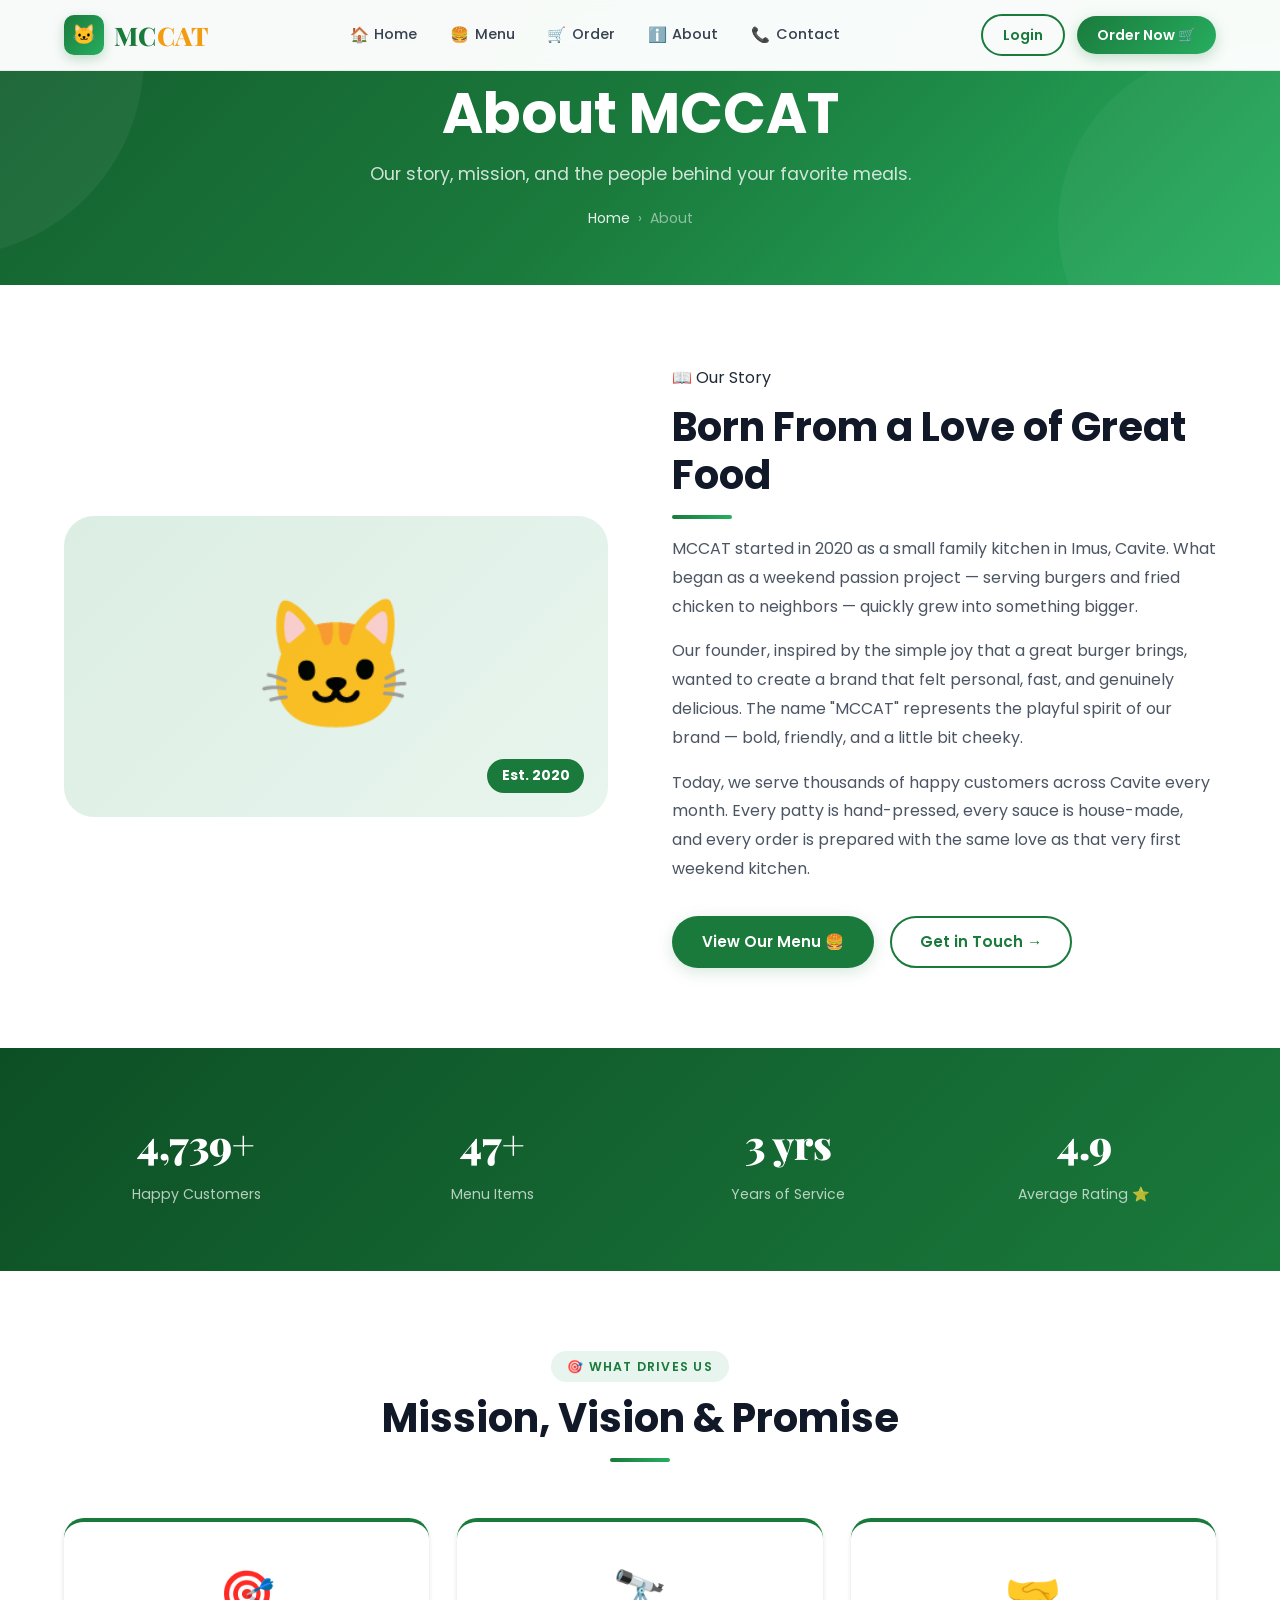
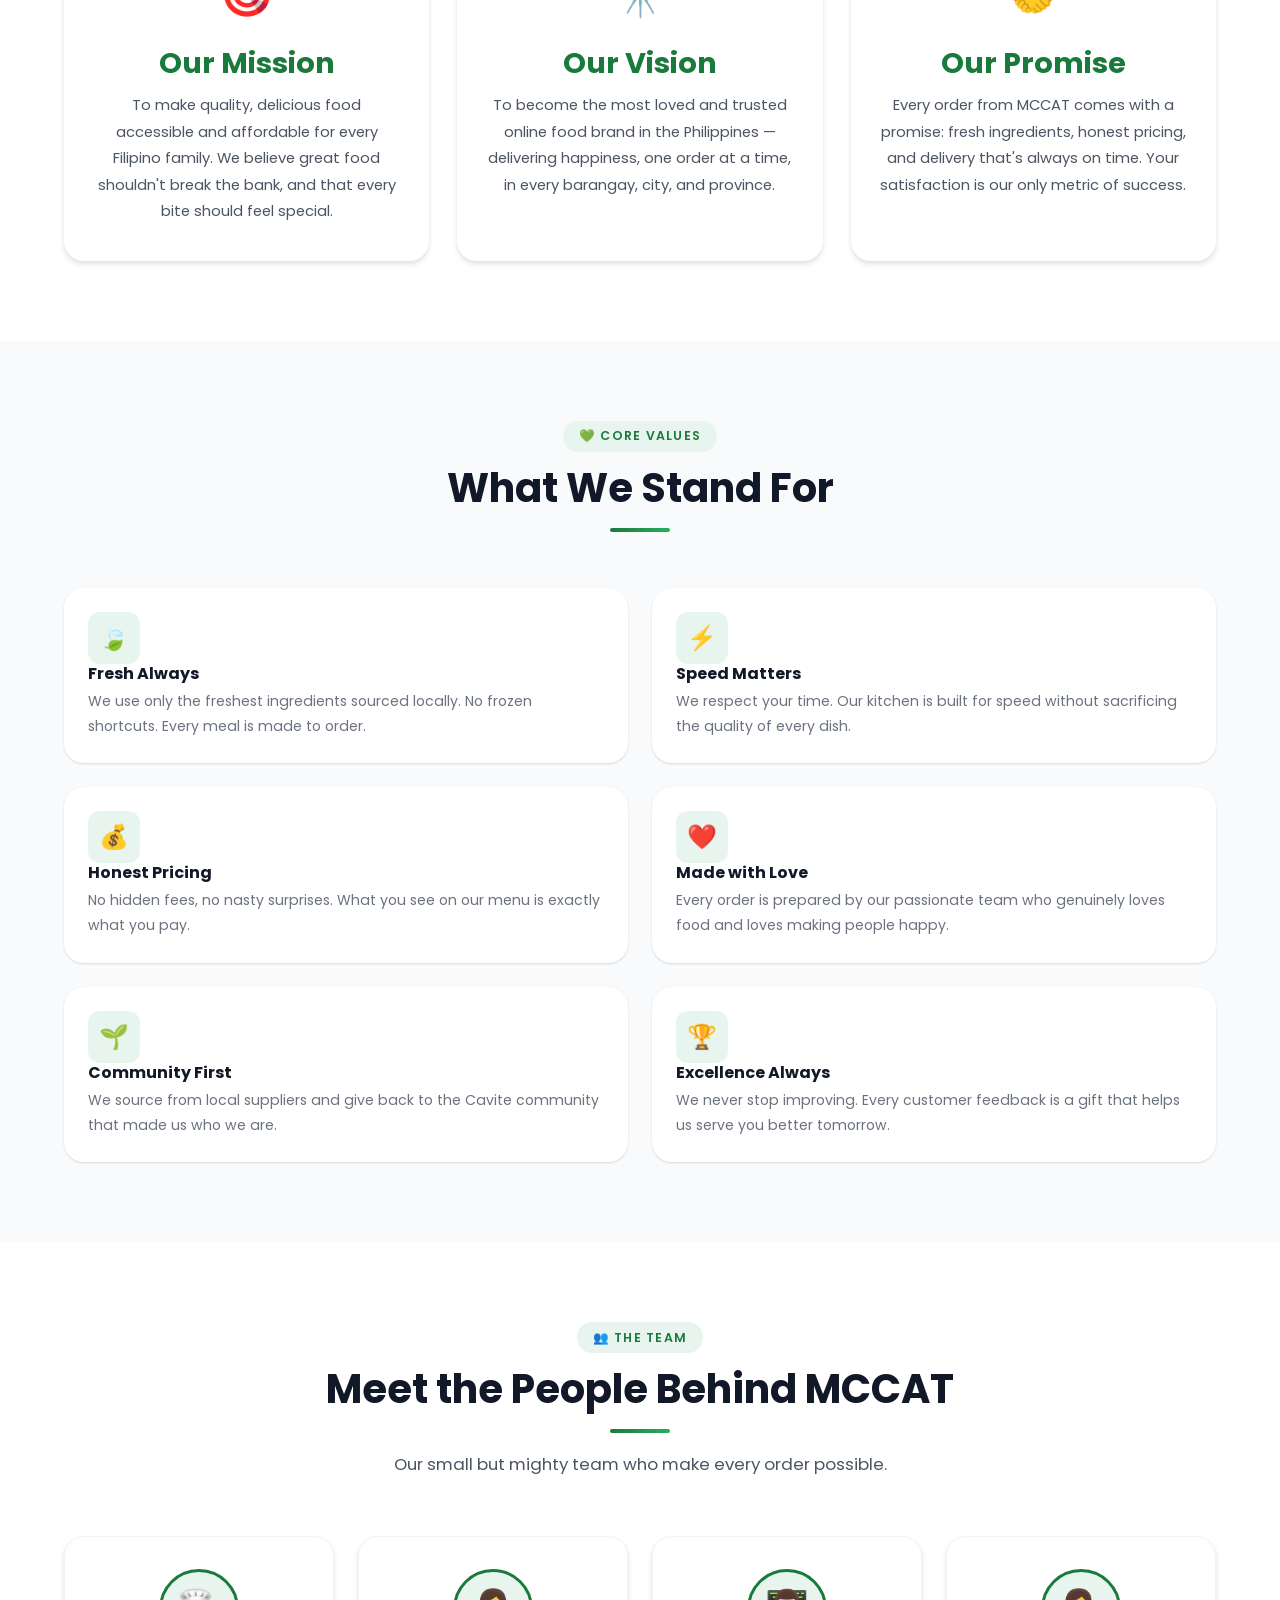
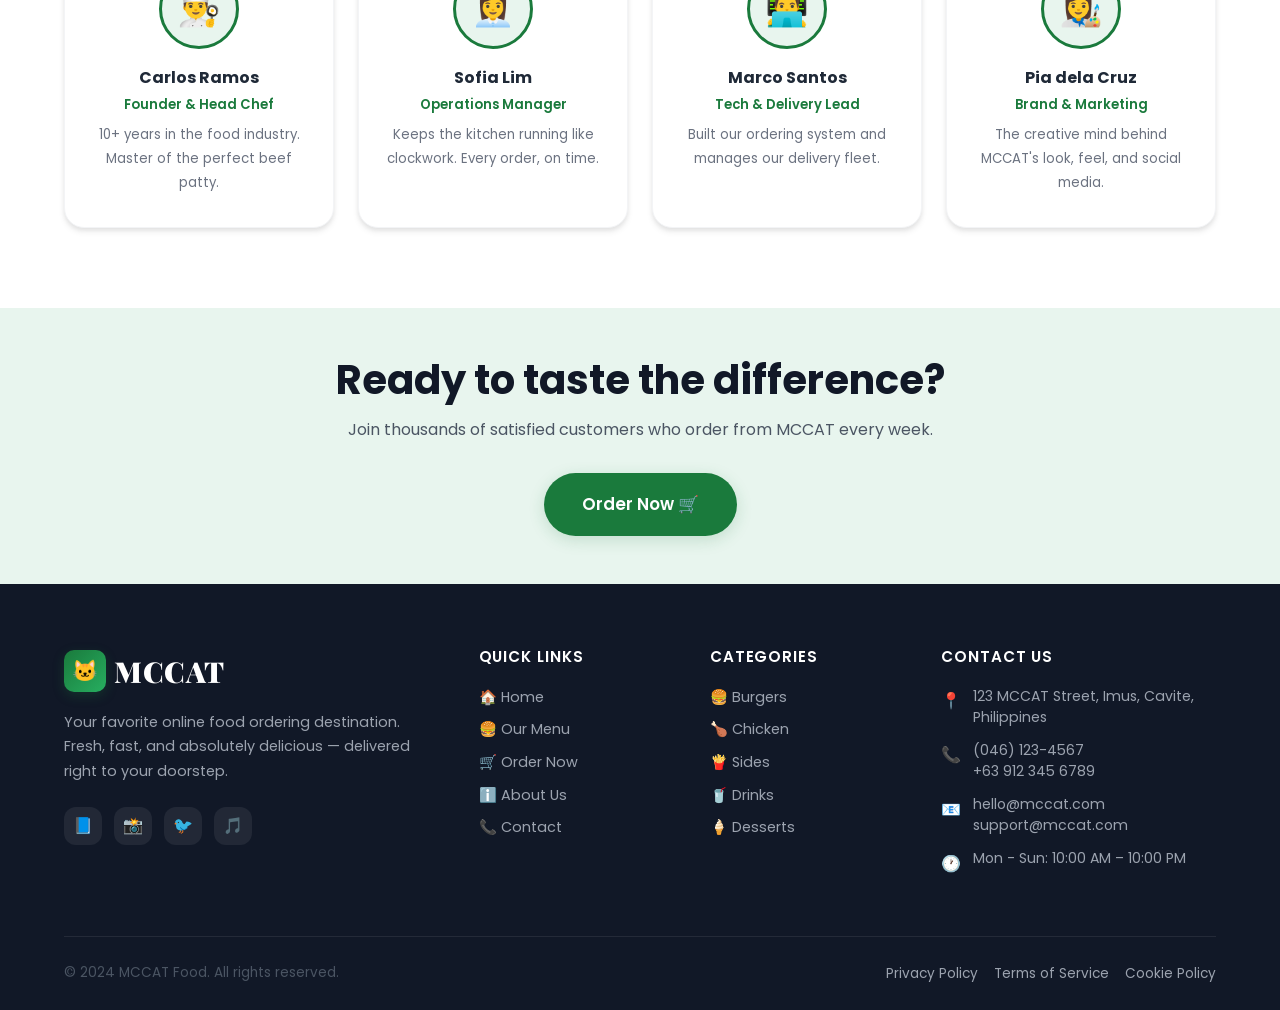
==== about.html @ e12c821e "First upload: Front-end files" ====
<!DOCTYPE html>
<html lang="en">
<head>
  <meta charset="UTF-8" />
  <meta name="viewport" content="width=device-width, initial-scale=1.0" />
  <title>About Us — MCCAT</title>
  <link rel="stylesheet" href="css/style.css" />
  <link rel="stylesheet" href="css/navbar.css" />
  <link rel="stylesheet" href="css/animations.css" />

  <style>
    /* ── ABOUT PAGE ───────────────────────────────────── */
    .story-grid {
      display: grid;
      grid-template-columns: 1fr 1fr;
      gap: 4rem;
      align-items: center;
    }
    .story-visual {
      background: var(--primary-pale);
      border-radius: var(--radius-xl);
      padding: 3rem;
      text-align: center;
      font-size: 8rem;
      position: relative;
      overflow: hidden;
    }
    .story-visual::before {
      content: '';
      position: absolute;
      inset: 0;
      background: linear-gradient(135deg, rgba(26,122,60,0.06), transparent);
    }
    .story-visual .year-badge {
      position: absolute;
      bottom: 1.5rem;
      right: 1.5rem;
      background: var(--primary);
      color: #fff;
      font-size: 0.85rem;
      font-weight: 700;
      padding: 0.4rem 0.9rem;
      border-radius: var(--radius-full);
    }

    /* MVV Cards */
    .mvv-grid {
      display: grid;
      grid-template-columns: repeat(3, 1fr);
      gap: 1.75rem;
    }
    .mvv-card {
      background: var(--white);
      border-radius: var(--radius-lg);
      padding: 2.25rem 1.75rem;
      box-shadow: var(--shadow-md);
      border-top: 4px solid var(--primary);
      transition: var(--transition);
      text-align: center;
    }
    .mvv-card:hover { transform: translateY(-5px); box-shadow: var(--shadow-lg); }
    .mvv-icon {
      font-size: 2.8rem;
      margin-bottom: 1rem;
      display: block;
    }
    .mvv-card h3 { color: var(--primary); margin-bottom: 0.75rem; }
    .mvv-card p  { font-size: 0.92rem; line-height: 1.8; }

    /* Values */
    .values-section { background: var(--gray-50,#f9fafb); }
    .values-grid {
      display: grid;
      grid-template-columns: repeat(2, 1fr);
      gap: 1.5rem;
    }
    .value-item {
      display: flex;
      gap: 1.25rem;
      align-items: flex-start;
      padding: 1.5rem;
      background: var(--white);
      border-radius: var(--radius-lg);
      box-shadow: var(--shadow-sm);
      transition: var(--transition);
    }
    .value-item:hover { transform: translateX(5px); box-shadow: var(--shadow-md); }
    .value-icon {
      width: 52px;
      height: 52px;
      border-radius: var(--radius-md);
      background: var(--primary-pale);
      display: flex;
      align-items: center;
      justify-content: center;
      font-size: 1.5rem;
      flex-shrink: 0;
    }
    .value-item h4 { margin-bottom: 0.35rem; font-size: 1rem; }
    .value-item p  { font-size: 0.88rem; color: var(--gray-500); margin: 0; }

    /* Team */
    .team-grid {
      display: grid;
      grid-template-columns: repeat(4, 1fr);
      gap: 1.5rem;
    }
    .team-card {
      background: var(--white);
      border-radius: var(--radius-lg);
      padding: 2rem 1.25rem;
      text-align: center;
      box-shadow: var(--shadow-md);
      transition: var(--transition);
      border: 1px solid var(--gray-100);
    }
    .team-card:hover { transform: translateY(-6px); box-shadow: var(--shadow-lg); }
    .team-avatar {
      width: 80px;
      height: 80px;
      border-radius: 50%;
      background: var(--primary-pale);
      border: 3px solid var(--primary);
      display: flex;
      align-items: center;
      justify-content: center;
      font-size: 2.2rem;
      margin: 0 auto 1rem;
    }
    .team-name { font-weight: 700; font-size: 1rem; margin-bottom: 0.25rem; }
    .team-role { font-size: 0.82rem; color: var(--primary); font-weight: 600; margin-bottom: 0.5rem; }
    .team-desc { font-size: 0.83rem; color: var(--gray-500); }

    /* Stats */
    .stats-section {
      background: linear-gradient(135deg, #0d4f25, var(--primary));
      padding: 4rem 0;
    }
    .stats-grid {
      display: grid;
      grid-template-columns: repeat(4, 1fr);
      gap: 2rem;
      text-align: center;
    }
    .stat-value {
      font-size: 2.5rem;
      font-weight: 900;
      color: #fff;
      display: block;
      font-family: var(--font-display);
    }
    .stat-label {
      color: rgba(255,255,255,0.7);
      font-size: 0.88rem;
      margin-top: 0.35rem;
    }

    @media (max-width: 900px) {
      .story-grid { grid-template-columns: 1fr; }
      .mvv-grid    { grid-template-columns: 1fr; }
      .team-grid   { grid-template-columns: repeat(2,1fr); }
      .stats-grid  { grid-template-columns: repeat(2,1fr); }
    }
    @media (max-width: 600px) {
      .values-grid { grid-template-columns: 1fr; }
      .team-grid   { grid-template-columns: 1fr; }
      .stats-grid  { grid-template-columns: repeat(2,1fr); }
    }
  </style>
</head>
<body>

  <div id="navbarPlaceholder"></div>

  <!-- Hero -->
  <div class="page-hero">
    <div class="container">
      <h1 class="animate-fadeInDown">About MCCAT</h1>
      <p class="animate-fadeInUp delay-100">Our story, mission, and the people behind your favorite meals.</p>
      <div class="breadcrumb">
        <a href="index.html">Home</a> <span>›</span> <span>About</span>
      </div>
    </div>
  </div>

  <!-- ╔══════════════════════════════════════════════════════╗
       ║  OUR STORY                                           ║
       ╚══════════════════════════════════════════════════════╝ -->
  <section class="section">
    <div class="container">
      <div class="story-grid">

        <div class="story-visual reveal-left animate-float">
          🐱
          <div class="year-badge">Est. 2020</div>
        </div>

        <div class="reveal-right">
          <span class="tag">📖 Our Story</span>
          <h2 style="margin-top:0.75rem;">Born From a Love of Great Food</h2>
          <div class="divider" style="margin:1rem 0;"></div>
          <p>
            MCCAT started in 2020 as a small family kitchen in Imus, Cavite. What began as a weekend 
            passion project — serving burgers and fried chicken to neighbors — quickly grew into 
            something bigger. 
          </p>
          <p style="margin-top:1rem;">
            Our founder, inspired by the simple joy that a great burger brings, wanted to create 
            a brand that felt personal, fast, and genuinely delicious. The name "MCCAT" 
            represents the playful spirit of our brand — bold, friendly, and a little bit cheeky.
          </p>
          <p style="margin-top:1rem;">
            Today, we serve thousands of happy customers across Cavite every month. Every patty 
            is hand-pressed, every sauce is house-made, and every order is prepared with the same 
            love as that very first weekend kitchen.
          </p>
          <div style="display:flex;gap:1rem;margin-top:2rem;flex-wrap:wrap;">
            <a href="menu.html" class="btn btn-primary">View Our Menu 🍔</a>
            <a href="contact.html" class="btn btn-secondary">Get in Touch →</a>
          </div>
        </div>

      </div>
    </div>
  </section>

  <!-- ╔══════════════════════════════════════════════════════╗
       ║  STATS                                               ║
       ╚══════════════════════════════════════════════════════╝ -->
  <section class="stats-section">
    <div class="container">
      <div class="stats-grid stagger">
        <div class="reveal">
          <span class="stat-value counter" data-target="5000" data-suffix="+">0</span>
          <p class="stat-label">Happy Customers</p>
        </div>
        <div class="reveal delay-100">
          <span class="stat-value counter" data-target="50" data-suffix="+">0</span>
          <p class="stat-label">Menu Items</p>
        </div>
        <div class="reveal delay-200">
          <span class="stat-value counter" data-target="4" data-suffix=" yrs">0</span>
          <p class="stat-label">Years of Service</p>
        </div>
        <div class="reveal delay-300">
          <span class="stat-value">4.9</span>
          <p class="stat-label">Average Rating ⭐</p>
        </div>
      </div>
    </div>
  </section>

  <!-- ╔══════════════════════════════════════════════════════╗
       ║  MISSION · VISION · VALUES                           ║
       ╚══════════════════════════════════════════════════════╝ -->
  <section class="section">
    <div class="container">
      <div class="section-header reveal">
        <span class="tag">🎯 What Drives Us</span>
        <h2>Mission, Vision & Promise</h2>
        <div class="divider"></div>
      </div>

      <div class="mvv-grid stagger">
        <div class="mvv-card reveal">
          <span class="mvv-icon">🎯</span>
          <h3>Our Mission</h3>
          <p>
            To make quality, delicious food accessible and affordable for every Filipino family. 
            We believe great food shouldn't break the bank, and that every bite should feel special.
          </p>
        </div>
        <div class="mvv-card reveal delay-100">
          <span class="mvv-icon">🔭</span>
          <h3>Our Vision</h3>
          <p>
            To become the most loved and trusted online food brand in the Philippines — 
            delivering happiness, one order at a time, in every barangay, city, and province.
          </p>
        </div>
        <div class="mvv-card reveal delay-200">
          <span class="mvv-icon">🤝</span>
          <h3>Our Promise</h3>
          <p>
            Every order from MCCAT comes with a promise: fresh ingredients, honest pricing, 
            and delivery that's always on time. Your satisfaction is our only metric of success.
          </p>
        </div>
      </div>
    </div>
  </section>

  <!-- ╔══════════════════════════════════════════════════════╗
       ║  CORE VALUES                                         ║
       ╚══════════════════════════════════════════════════════╝ -->
  <section class="section values-section">
    <div class="container">
      <div class="section-header reveal">
        <span class="tag">💚 Core Values</span>
        <h2>What We Stand For</h2>
        <div class="divider"></div>
      </div>

      <div class="values-grid stagger">
        <div class="value-item reveal">
          <div class="value-icon">🍃</div>
          <div>
            <h4>Fresh Always</h4>
            <p>We use only the freshest ingredients sourced locally. No frozen shortcuts. Every meal is made to order.</p>
          </div>
        </div>
        <div class="value-item reveal delay-100">
          <div class="value-icon">⚡</div>
          <div>
            <h4>Speed Matters</h4>
            <p>We respect your time. Our kitchen is built for speed without sacrificing the quality of every dish.</p>
          </div>
        </div>
        <div class="value-item reveal delay-200">
          <div class="value-icon">💰</div>
          <div>
            <h4>Honest Pricing</h4>
            <p>No hidden fees, no nasty surprises. What you see on our menu is exactly what you pay.</p>
          </div>
        </div>
        <div class="value-item reveal delay-300">
          <div class="value-icon">❤️</div>
          <div>
            <h4>Made with Love</h4>
            <p>Every order is prepared by our passionate team who genuinely loves food and loves making people happy.</p>
          </div>
        </div>
        <div class="value-item reveal delay-400">
          <div class="value-icon">🌱</div>
          <div>
            <h4>Community First</h4>
            <p>We source from local suppliers and give back to the Cavite community that made us who we are.</p>
          </div>
        </div>
        <div class="value-item reveal delay-500">
          <div class="value-icon">🏆</div>
          <div>
            <h4>Excellence Always</h4>
            <p>We never stop improving. Every customer feedback is a gift that helps us serve you better tomorrow.</p>
          </div>
        </div>
      </div>
    </div>
  </section>

  <!-- ╔══════════════════════════════════════════════════════╗
       ║  TEAM                                                ║
       ╚══════════════════════════════════════════════════════╝ -->
  <section class="section">
    <div class="container">
      <div class="section-header reveal">
        <span class="tag">👥 The Team</span>
        <h2>Meet the People Behind MCCAT</h2>
        <div class="divider"></div>
        <p>Our small but mighty team who make every order possible.</p>
      </div>

      <div class="team-grid stagger">
        <div class="team-card reveal">
          <div class="team-avatar">👨‍🍳</div>
          <div class="team-name">Carlos Ramos</div>
          <div class="team-role">Founder & Head Chef</div>
          <p class="team-desc">10+ years in the food industry. Master of the perfect beef patty.</p>
        </div>
        <div class="team-card reveal delay-100">
          <div class="team-avatar">👩‍💼</div>
          <div class="team-name">Sofia Lim</div>
          <div class="team-role">Operations Manager</div>
          <p class="team-desc">Keeps the kitchen running like clockwork. Every order, on time.</p>
        </div>
        <div class="team-card reveal delay-200">
          <div class="team-avatar">👨‍💻</div>
          <div class="team-name">Marco Santos</div>
          <div class="team-role">Tech & Delivery Lead</div>
          <p class="team-desc">Built our ordering system and manages our delivery fleet.</p>
        </div>
        <div class="team-card reveal delay-300">
          <div class="team-avatar">👩‍🎨</div>
          <div class="team-name">Pia dela Cruz</div>
          <div class="team-role">Brand & Marketing</div>
          <p class="team-desc">The creative mind behind MCCAT's look, feel, and social media.</p>
        </div>
      </div>
    </div>
  </section>

  <!-- ╔══════════════════════════════════════════════════════╗
       ║  CTA STRIP                                           ║
       ╚══════════════════════════════════════════════════════╝ -->
  <section class="section-sm" style="background:var(--primary-pale);">
    <div class="container text-center reveal">
      <h2 style="margin-bottom:0.75rem;">Ready to taste the difference?</h2>
      <p style="margin-bottom:1.75rem;">Join thousands of satisfied customers who order from MCCAT every week.</p>
      <a href="order.html" class="btn btn-primary btn-lg hover-shine">Order Now 🛒</a>
    </div>
  </section>

  <div id="footerPlaceholder"></div>
  <button id="backToTop" aria-label="Back to top">↑</button>
  <div class="toast-container"></div>

  <script src="js/validation.js"></script>
  <script src="js/navbar.js"></script>
  <script src="js/animations.js"></script>
  <script>
    async function loadComponent(id, file) {
      try { document.getElementById(id).innerHTML = await (await fetch(file)).text(); } catch(e) {}
    }
    loadComponent('navbarPlaceholder', 'components/navbar.html');
    loadComponent('footerPlaceholder', 'components/footer.html');
  </script>
</body>
</html>
---- css/style.css ----
/* ============================================================
   MCCAT - Main Stylesheet (style.css) — Simplified
   Primary: Green (#1a7a3c), Secondary: White (#ffffff)
   Ready for PHP + SQL backend integration
   ============================================================ */

/* --- Google Fonts Import --- */
@import url('https://fonts.googleapis.com/css2?family=Poppins:wght@300;400;500;600;700;800;900&family=Playfair+Display:wght@700;800&display=swap');

/* --- CSS Variables --- */
:root {
  --primary:        #1a7a3c;
  --primary-dark:   #145e2e;
  --primary-light:  #27ae60;
  --primary-pale:   #e8f5ee;
  --accent:         #f39c12;
  --accent-dark:    #d68910;
  --white:          #ffffff;
  --off-white:      #f9fafb;
  --gray-100:       #f3f4f6;
  --gray-200:       #e5e7eb;
  --gray-300:       #d1d5db;
  --gray-400:       #9ca3af;
  --gray-500:       #6b7280;
  --gray-600:       #4b5563;
  --gray-700:       #374151;
  --gray-800:       #1f2937;
  --gray-900:       #111827;
  --danger:         #e74c3c;
  --success:        #27ae60;
  --warning:        #f39c12;
  --shadow-sm:      0 1px 3px rgba(0,0,0,0.08), 0 1px 2px rgba(0,0,0,0.06);
  --shadow-md:      0 4px 6px rgba(0,0,0,0.07), 0 2px 4px rgba(0,0,0,0.06);
  --shadow-lg:      0 10px 25px rgba(0,0,0,0.1), 0 4px 10px rgba(0,0,0,0.05);
  --shadow-xl:      0 20px 60px rgba(0,0,0,0.15);
  --shadow-green:   0 4px 16px rgba(26,122,60,0.18);
  --radius-sm:      6px;
  --radius-md:      12px;
  --radius-lg:      20px;
  --radius-xl:      30px;
  --radius-full:    9999px;
  --transition:     all 0.2s ease;
  --font-main:      'Poppins', sans-serif;
  --font-display:   'Playfair Display', serif;
}

/* --- Reset & Base --- */
*, *::before, *::after {
  margin: 0;
  padding: 0;
  box-sizing: border-box;
}

html {
  scroll-behavior: smooth;
  font-size: 16px;
}

body {
  font-family: var(--font-main);
  color: var(--gray-800);
  background-color: var(--white);
  line-height: 1.6;
  overflow-x: hidden;
}

img { max-width: 100%; height: auto; display: block; }
a  { text-decoration: none; color: inherit; }
ul { list-style: none; }
button { cursor: pointer; border: none; background: none; font-family: inherit; }
input, textarea, select { font-family: inherit; }

/* --- Typography --- */
h1, h2, h3, h4, h5, h6 {
  font-weight: 700;
  line-height: 1.2;
  color: var(--gray-900);
}
h1 { font-size: clamp(2rem, 5vw, 3.5rem); }
h2 { font-size: clamp(1.6rem, 3.5vw, 2.5rem); }
h3 { font-size: clamp(1.2rem, 2.5vw, 1.8rem); }
h4 { font-size: 1.2rem; }
p  { color: var(--gray-600); line-height: 1.8; }

/* --- Container --- */
.container {
  width: 100%;
  max-width: 1200px;
  margin: 0 auto;
  padding: 0 1.5rem;
}

/* --- Section Styles --- */
.section    { padding: 5rem 0; }
.section-sm { padding: 3rem 0; }

.section-header {
  text-align: center;
  margin-bottom: 3.5rem;
}
.section-header .tag {
  display: inline-block;
  background: var(--primary-pale);
  color: var(--primary);
  font-size: 0.78rem;
  font-weight: 600;
  letter-spacing: 0.1em;
  text-transform: uppercase;
  padding: 0.35rem 1rem;
  border-radius: var(--radius-full);
  margin-bottom: 0.75rem;
}
.section-header h2 { margin-bottom: 0.75rem; }
.section-header p {
  max-width: 520px;
  margin: 0 auto;
  font-size: 1.05rem;
}

/* --- Buttons --- */
.btn {
  display: inline-flex;
  align-items: center;
  gap: 0.5rem;
  padding: 0.75rem 1.75rem;
  border-radius: var(--radius-full);
  font-size: 0.95rem;
  font-weight: 600;
  transition: background 0.2s ease, border-color 0.2s ease, box-shadow 0.2s ease;
  cursor: pointer;
  border: 2px solid transparent;
  white-space: nowrap;
}
.btn-primary {
  background: var(--primary);
  color: var(--white);
  box-shadow: var(--shadow-green);
}
.btn-primary:hover {
  background: var(--primary-dark);
  box-shadow: 0 6px 20px rgba(26,122,60,0.28);
}
.btn-secondary {
  background: var(--white);
  color: var(--primary);
  border-color: var(--primary);
}
.btn-secondary:hover {
  background: var(--primary-pale);
}
.btn-accent {
  background: var(--accent);
  color: var(--white);
  box-shadow: 0 4px 14px rgba(243,156,18,0.25);
}
.btn-accent:hover {
  background: var(--accent-dark);
}
.btn-outline {
  background: transparent;
  color: var(--white);
  border-color: var(--white);
}
.btn-outline:hover {
  background: var(--white);
  color: var(--primary);
}
.btn-lg   { padding: 1rem 2.25rem; font-size: 1.05rem; }
.btn-sm   { padding: 0.5rem 1.1rem; font-size: 0.85rem; }
.btn-full { width: 100%; justify-content: center; }
.btn:disabled {
  opacity: 0.6;
  cursor: not-allowed;
}

/* --- Badge --- */
.badge {
  display: inline-flex;
  align-items: center;
  padding: 0.2rem 0.65rem;
  border-radius: var(--radius-full);
  font-size: 0.75rem;
  font-weight: 600;
}
.badge-green  { background: var(--primary-pale); color: var(--primary); }
.badge-orange { background: #fff3e0; color: #e65100; }
.badge-red    { background: #fce4ec; color: var(--danger); }

/* --- Cards --- */
.card {
  background: var(--white);
  border-radius: var(--radius-lg);
  box-shadow: var(--shadow-md);
  overflow: hidden;
  transition: box-shadow 0.2s ease;
}
.card:hover {
  box-shadow: var(--shadow-lg);
}

/* --- Food Card --- */
.food-card {
  background: var(--white);
  border-radius: var(--radius-lg);
  box-shadow: var(--shadow-md);
  overflow: hidden;
  transition: box-shadow 0.2s ease, border-color 0.2s ease;
  display: flex;
  flex-direction: column;
  border: 1px solid var(--gray-100);
}
.food-card:hover {
  box-shadow: var(--shadow-lg);
  border-color: var(--primary-pale);
}
.food-card-image {
  width: 100%;
  height: 200px;
  background: var(--primary-pale);
  display: flex;
  align-items: center;
  justify-content: center;
  overflow: hidden;
  position: relative;
}
.food-card-image img {
  width: 140px;
  height: 140px;
  object-fit: contain;
}
.food-card-body {
  padding: 1.25rem;
  flex: 1;
  display: flex;
  flex-direction: column;
}
.food-card-name {
  font-size: 1rem;
  font-weight: 700;
  color: var(--gray-900);
  margin-bottom: 0.35rem;
}
.food-card-desc {
  font-size: 0.85rem;
  color: var(--gray-500);
  line-height: 1.6;
  margin-bottom: 1rem;
  flex: 1;
  display: -webkit-box;
  -webkit-line-clamp: 2;
  line-clamp: 2;
  -webkit-box-orient: vertical;
  overflow: hidden;
}
.food-card-footer {
  display: flex;
  align-items: center;
  justify-content: space-between;
  margin-top: auto;
}
.food-card-price {
  font-size: 1.15rem;
  font-weight: 800;
  color: var(--primary);
}
.food-card-price span {
  font-size: 0.78rem;
  font-weight: 500;
  color: var(--gray-400);
}
.food-card-rating {
  display: flex;
  align-items: center;
  gap: 0.25rem;
  font-size: 0.8rem;
  color: var(--gray-500);
}
.food-card-rating .star { color: #f59e0b; }

/* --- Star Rating --- */
.stars { color: #f59e0b; font-size: 0.85rem; letter-spacing: 0.05em; }

/* --- Page Hero (inner pages) --- */
.page-hero {
  background: linear-gradient(135deg, var(--primary-dark) 0%, var(--primary) 50%, var(--primary-light) 100%);
  padding: 5rem 0 3.5rem;
  text-align: center;
  position: relative;
  overflow: hidden;
}
.page-hero::before {
  content: '';
  position: absolute;
  top: -50%;
  left: -20%;
  width: 400px;
  height: 400px;
  background: rgba(255,255,255,0.05);
  border-radius: 50%;
}
.page-hero::after {
  content: '';
  position: absolute;
  bottom: -40%;
  right: -10%;
  width: 350px;
  height: 350px;
  background: rgba(255,255,255,0.04);
  border-radius: 50%;
}
.page-hero h1 { color: var(--white); margin-bottom: 0.75rem; }
.page-hero p  { color: rgba(255,255,255,0.8); font-size: 1.1rem; }
.breadcrumb {
  display: flex;
  align-items: center;
  justify-content: center;
  gap: 0.5rem;
  margin-top: 1rem;
  font-size: 0.88rem;
  color: rgba(255,255,255,0.7);
}
.breadcrumb a { color: rgba(255,255,255,0.9); transition: color 0.2s ease; }
.breadcrumb a:hover { color: var(--white); }
.breadcrumb span { color: rgba(255,255,255,0.5); }

/* --- Divider --- */
.divider {
  width: 60px;
  height: 4px;
  background: linear-gradient(90deg, var(--primary), var(--primary-light));
  border-radius: var(--radius-full);
  margin: 1rem auto;
}

/* --- Grid Layouts --- */
.grid-2    { display: grid; grid-template-columns: repeat(2, 1fr); gap: 1.5rem; }
.grid-3    { display: grid; grid-template-columns: repeat(3, 1fr); gap: 1.5rem; }
.grid-4    { display: grid; grid-template-columns: repeat(4, 1fr); gap: 1.5rem; }
.grid-auto { display: grid; grid-template-columns: repeat(auto-fill, minmax(260px, 1fr)); gap: 1.5rem; }

/* --- Alert Messages --- */
.alert {
  padding: 1rem 1.25rem;
  border-radius: var(--radius-md);
  font-size: 0.9rem;
  font-weight: 500;
  display: flex;
  align-items: flex-start;
  gap: 0.75rem;
  margin-bottom: 1rem;
}
.alert-success { background: #d1fae5; color: #065f46; border-left: 4px solid var(--success); }
.alert-error   { background: #fee2e2; color: #991b1b; border-left: 4px solid var(--danger); }
.alert-warning { background: #fef3c7; color: #92400e; border-left: 4px solid var(--warning); }
.alert-info    { background: #dbeafe; color: #1e40af; border-left: 4px solid #3b82f6; }
.alert-icon    { font-size: 1.1rem; flex-shrink: 0; margin-top: 0.05rem; }

/* --- Toast Notification --- */
.toast-container {
  position: fixed;
  top: 1.5rem;
  right: 1.5rem;
  z-index: 9999;
  display: flex;
  flex-direction: column;
  gap: 0.75rem;
}
.toast {
  background: var(--white);
  border-radius: var(--radius-md);
  padding: 1rem 1.25rem;
  box-shadow: var(--shadow-xl);
  display: flex;
  align-items: center;
  gap: 0.75rem;
  min-width: 280px;
  max-width: 380px;
  opacity: 0;
  transition: opacity 0.3s ease;
  border-left: 4px solid var(--primary);
}
.toast.show   { opacity: 1; }
.toast-icon   { font-size: 1.3rem; }
.toast-message { font-size: 0.9rem; font-weight: 500; flex: 1; }
.toast-close  { font-size: 1.1rem; cursor: pointer; color: var(--gray-400); padding: 0 0.25rem; }

/* --- Loading Spinner --- */
.spinner {
  width: 40px;
  height: 40px;
  border: 3px solid var(--gray-200);
  border-top-color: var(--primary);
  border-radius: 50%;
  animation: spin 0.8s linear infinite;
}
.spinner-sm { width: 20px; height: 20px; border-width: 2px; }
@keyframes spin { to { transform: rotate(360deg); } }

.loading-container {
  display: flex;
  flex-direction: column;
  align-items: center;
  justify-content: center;
  padding: 4rem 2rem;
  gap: 1rem;
}
.loading-container p { color: var(--gray-500); font-size: 0.9rem; }

/* --- Empty State --- */
.empty-state {
  text-align: center;
  padding: 4rem 2rem;
}
.empty-state .empty-icon { font-size: 4rem; margin-bottom: 1rem; }
.empty-state h3 { color: var(--gray-700); margin-bottom: 0.5rem; }
.empty-state p  { color: var(--gray-500); }

/* --- Footer --- */
footer {
  background: var(--gray-900);
  color: var(--gray-300);
  padding: 4rem 0 0;
}
.footer-grid {
  display: grid;
  grid-template-columns: 2fr 1fr 1fr 1.5fr;
  gap: 3rem;
  padding-bottom: 3rem;
  border-bottom: 1px solid rgba(255,255,255,0.08);
}
.footer-brand .logo-text {
  font-size: 1.8rem;
  font-weight: 900;
  color: var(--white);
  font-family: var(--font-display);
}
.footer-brand p {
  margin: 1rem 0 1.5rem;
  color: var(--gray-400);
  font-size: 0.9rem;
  line-height: 1.7;
}
.footer-social { display: flex; gap: 0.75rem; }
.social-btn {
  width: 38px;
  height: 38px;
  border-radius: var(--radius-md);
  background: rgba(255,255,255,0.07);
  display: flex;
  align-items: center;
  justify-content: center;
  font-size: 1rem;
  transition: background 0.2s ease;
  text-decoration: none;
}
.social-btn:hover { background: var(--primary); }
.footer-col h4 {
  color: var(--white);
  font-size: 0.95rem;
  font-weight: 600;
  margin-bottom: 1.25rem;
  text-transform: uppercase;
  letter-spacing: 0.06em;
}
.footer-col ul { display: flex; flex-direction: column; gap: 0.6rem; }
.footer-col ul li a {
  color: var(--gray-400);
  font-size: 0.9rem;
  transition: color 0.2s ease;
  display: flex;
  align-items: center;
  gap: 0.4rem;
}
.footer-col ul li a:hover { color: var(--primary-light); }
.footer-contact-item {
  display: flex;
  align-items: flex-start;
  gap: 0.75rem;
  margin-bottom: 0.75rem;
}
.footer-contact-item .icon { font-size: 1rem; margin-top: 0.15rem; color: var(--primary-light); }
.footer-contact-item p    { color: var(--gray-400); font-size: 0.88rem; margin: 0; line-height: 1.5; }
.footer-bottom {
  padding: 1.5rem 0;
  display: flex;
  align-items: center;
  justify-content: space-between;
  font-size: 0.85rem;
  color: var(--gray-500);
}
.footer-bottom a { color: var(--gray-400); transition: color 0.2s ease; }
.footer-bottom a:hover { color: var(--primary-light); }

/* --- Utility Classes --- */
.text-center { text-align: center; }
.text-green  { color: var(--primary); }
.text-accent { color: var(--accent); }
.text-gray   { color: var(--gray-500); }
.text-sm     { font-size: 0.875rem; }
.text-lg     { font-size: 1.125rem; }
.text-bold   { font-weight: 700; }
.bg-green    { background: var(--primary-pale); }
.mt-1 { margin-top: 0.5rem; }
.mt-2 { margin-top: 1rem; }
.mt-3 { margin-top: 1.5rem; }
.mt-4 { margin-top: 2rem; }
.mb-1 { margin-bottom: 0.5rem; }
.mb-2 { margin-bottom: 1rem; }
.mb-3 { margin-bottom: 1.5rem; }
.mb-4 { margin-bottom: 2rem; }
.d-flex          { display: flex; }
.align-center    { align-items: center; }
.justify-between { justify-content: space-between; }
.gap-1 { gap: 0.5rem; }
.gap-2 { gap: 1rem; }
.gap-3 { gap: 1.5rem; }
.hidden  { display: none !important; }
.visible { display: block !important; }

/* --- Price Tag --- */
.price-tag { font-size: 1.2rem; font-weight: 800; color: var(--primary); }
.price-tag::before { content: '₱'; font-size: 0.85em; }

/* --- Order Summary Box --- */
.summary-box {
  background: var(--primary-pale);
  border: 1px solid rgba(26,122,60,0.15);
  border-radius: var(--radius-lg);
  padding: 1.5rem;
}
.summary-row {
  display: flex;
  justify-content: space-between;
  align-items: center;
  padding: 0.5rem 0;
  font-size: 0.95rem;
}
.summary-row.total {
  border-top: 2px solid rgba(26,122,60,0.2);
  margin-top: 0.5rem;
  padding-top: 1rem;
  font-size: 1.15rem;
  font-weight: 800;
  color: var(--gray-900);
}
.summary-row.total .amount { color: var(--primary); }

/* --- Back to Top --- */
#backToTop {
  position: fixed;
  bottom: 2rem;
  right: 2rem;
  width: 46px;
  height: 46px;
  background: var(--primary);
  color: var(--white);
  border-radius: var(--radius-full);
  display: flex;
  align-items: center;
  justify-content: center;
  font-size: 1.1rem;
  box-shadow: var(--shadow-green);
  cursor: pointer;
  transition: background 0.2s ease;
  opacity: 0;
  visibility: hidden;
  z-index: 999;
  border: none;
}
#backToTop.visible { opacity: 1; visibility: visible; }
#backToTop:hover   { background: var(--primary-dark); }

/* ============================================================
   RESPONSIVE BREAKPOINTS
   ============================================================ */
@media (max-width: 1024px) {
  .footer-grid { grid-template-columns: 1fr 1fr; gap: 2rem; }
  .grid-4      { grid-template-columns: repeat(2, 1fr); }
}

@media (max-width: 768px) {
  .section { padding: 3.5rem 0; }
  .grid-2, .grid-3, .grid-4 { grid-template-columns: 1fr; }
  .footer-grid   { grid-template-columns: 1fr; gap: 2rem; }
  .footer-bottom { flex-direction: column; gap: 0.75rem; text-align: center; }
}

@media (max-width: 480px) {
  :root { font-size: 14px; }
  .container { padding: 0 1rem; }
}
---- css/navbar.css ----
/* ============================================================
   MCCAT - Navbar Styles (navbar.css) — Simplified
   ============================================================ */

/* --- Navbar Base --- */
#navbar {
  position: fixed;
  top: 0;
  left: 0;
  right: 0;
  z-index: 1000;
  background: rgba(255, 255, 255, 0.97);
  backdrop-filter: blur(12px);
  -webkit-backdrop-filter: blur(12px);
  border-bottom: 1px solid rgba(26, 122, 60, 0.1);
  transition: box-shadow 0.2s ease, border-color 0.2s ease;
}

#navbar.scrolled {
  box-shadow: 0 4px 16px rgba(0, 0, 0, 0.07);
  border-bottom-color: rgba(26, 122, 60, 0.15);
}

.navbar-container {
  display: flex;
  align-items: center;
  justify-content: space-between;
  height: 70px;
  max-width: 1200px;
  margin: 0 auto;
  padding: 0 1.5rem;
}

/* --- Logo --- */
.navbar-logo {
  display: flex;
  align-items: center;
  gap: 0.6rem;
  text-decoration: none;
  z-index: 1001;
}

.logo-icon {
  width: 40px;
  height: 40px;
  background: linear-gradient(135deg, var(--primary), var(--primary-light));
  border-radius: 10px;
  display: flex;
  align-items: center;
  justify-content: center;
  font-size: 1.2rem;
  color: white;
  font-weight: 900;
  box-shadow: 0 4px 12px rgba(26, 122, 60, 0.25);
}

.logo-text {
  font-family: var(--font-display);
  font-size: 1.6rem;
  font-weight: 800;
  color: var(--primary);
  letter-spacing: 0.02em;
}

.logo-text span { color: var(--accent); }

/* --- Nav Menu --- */
.navbar-menu {
  display: flex;
  align-items: center;
  gap: 0.25rem;
  list-style: none;
}

.nav-item { position: relative; }

.nav-link {
  display: flex;
  align-items: center;
  gap: 0.35rem;
  padding: 0.5rem 0.9rem;
  font-size: 0.9rem;
  font-weight: 500;
  color: var(--gray-700);
  border-radius: var(--radius-full);
  transition: color 0.2s ease, background 0.2s ease;
  text-decoration: none;
  white-space: nowrap;
}

.nav-link:hover {
  color: var(--primary);
  background: var(--primary-pale);
}

.nav-link.active {
  color: var(--primary);
  background: var(--primary-pale);
  font-weight: 600;
}

.nav-link .nav-icon { font-size: 0.95rem; }

/* Active indicator underline */
.nav-item::after {
  content: '';
  position: absolute;
  bottom: -2px;
  left: 50%;
  transform: translateX(-50%) scaleX(0);
  width: 20px;
  height: 3px;
  background: var(--primary);
  border-radius: var(--radius-full);
  transition: transform 0.2s ease;
}

.nav-item:has(.nav-link.active)::after {
  transform: translateX(-50%) scaleX(1);
}

/* --- Navbar Actions --- */
.navbar-actions {
  display: flex;
  align-items: center;
  gap: 0.75rem;
}

.btn-login {
  padding: 0.5rem 1.25rem;
  font-size: 0.88rem;
  font-weight: 600;
  color: var(--primary);
  background: transparent;
  border: 2px solid var(--primary);
  border-radius: var(--radius-full);
  transition: background 0.2s ease;
  text-decoration: none;
  display: inline-flex;
  align-items: center;
  gap: 0.4rem;
}

.btn-login:hover { background: var(--primary-pale); }

.btn-order-now {
  padding: 0.5rem 1.25rem;
  font-size: 0.88rem;
  font-weight: 600;
  color: var(--white);
  background: linear-gradient(135deg, var(--primary), var(--primary-light));
  border-radius: var(--radius-full);
  transition: background 0.2s ease, box-shadow 0.2s ease;
  text-decoration: none;
  display: inline-flex;
  align-items: center;
  gap: 0.4rem;
  box-shadow: 0 4px 14px rgba(26, 122, 60, 0.25);
}

.btn-order-now:hover {
  box-shadow: 0 6px 20px rgba(26, 122, 60, 0.35);
}

/* --- Mobile Hamburger --- */
.hamburger {
  display: none;
  flex-direction: column;
  justify-content: center;
  gap: 5px;
  width: 38px;
  height: 38px;
  cursor: pointer;
  padding: 6px;
  border-radius: var(--radius-md);
  transition: background 0.2s ease;
  z-index: 1001;
  border: none;
  background: transparent;
}

.hamburger:hover { background: var(--primary-pale); }

.hamburger-line {
  width: 100%;
  height: 2.5px;
  background: var(--gray-700);
  border-radius: 3px;
  transition: transform 0.25s ease, opacity 0.25s ease, background 0.2s ease;
  transform-origin: center;
}

.hamburger.open .hamburger-line:nth-child(1) {
  transform: translateY(7.5px) rotate(45deg);
  background: var(--primary);
}
.hamburger.open .hamburger-line:nth-child(2) {
  opacity: 0;
}
.hamburger.open .hamburger-line:nth-child(3) {
  transform: translateY(-7.5px) rotate(-45deg);
  background: var(--primary);
}

/* --- Mobile Overlay --- */
.mobile-overlay {
  display: none;
  position: fixed;
  top: 0;
  left: 0;
  width: 100%;
  height: 100%;
  background: rgba(0, 0, 0, 0.45);
  z-index: 998;
  opacity: 0;
  transition: opacity 0.2s ease;
}

.mobile-overlay.active {
  display: block;
  opacity: 1;
}

/* ============================================================
   RESPONSIVE NAVBAR
   ============================================================ */
@media (max-width: 900px) {
  .hamburger { display: flex; }

  .navbar-menu {
    position: fixed;
    top: 0;
    right: -300px;
    width: 280px;
    height: 100vh;
    background: var(--white);
    flex-direction: column;
    align-items: flex-start;
    justify-content: flex-start;
    padding: 5.5rem 1.5rem 2rem;
    gap: 0.25rem;
    z-index: 999;
    transition: right 0.25s ease;
    box-shadow: -4px 0 20px rgba(0, 0, 0, 0.1);
    overflow-y: auto;
  }

  .navbar-menu.mobile-open { right: 0; }

  .nav-item { width: 100%; }
  .nav-item::after { display: none; }

  .nav-link {
    width: 100%;
    padding: 0.85rem 1rem;
    font-size: 1rem;
    border-radius: var(--radius-md);
    gap: 0.75rem;
  }

  .nav-link .nav-icon {
    font-size: 1.1rem;
    width: 24px;
    text-align: center;
  }

  .nav-divider {
    width: 100%;
    height: 1px;
    background: var(--gray-100);
    margin: 0.75rem 0;
  }

  .navbar-actions { display: none; }

  .mobile-nav-actions {
    display: flex;
    flex-direction: column;
    gap: 0.75rem;
    width: 100%;
    padding-top: 1rem;
    border-top: 1px solid var(--gray-100);
    margin-top: 0.5rem;
  }

  .mobile-nav-actions .btn {
    width: 100%;
    justify-content: center;
    padding: 0.85rem;
    font-size: 0.95rem;
  }
}

@media (min-width: 901px) {
  .mobile-nav-actions { display: none; }
  .nav-divider        { display: none; }
}

/* --- Page offset for fixed navbar --- */
.navbar-spacer { height: 70px; }
---- css/animations.css ----
/* ============================================================
   MCCAT - Animations (animations.css) — Simplified
   Non-essential animations removed. Kept: scroll-reveal,
   skeleton shimmer, and spinner (required by JS & loading UI).
   ============================================================ */

/* ============================================================
   KEYFRAME DEFINITIONS
   Only spin and shimmer are kept — required by functional UI.
   ============================================================ */

@keyframes shimmer {
  0%   { background-position: -1000px 0; }
  100% { background-position:  1000px 0; }
}

@keyframes spin {
  to { transform: rotate(360deg); }
}

/* ============================================================
   SCROLL REVEAL (class added by JS)
   Simplified: fade + translate only, no scale variants.
   ============================================================ */

.reveal {
  opacity: 0;
  transform: translateY(20px);
  transition: opacity 0.5s ease, transform 0.5s ease;
}
.reveal.visible {
  opacity: 1;
  transform: translateY(0);
}

.reveal-left {
  opacity: 0;
  transform: translateX(-20px);
  transition: opacity 0.5s ease, transform 0.5s ease;
}
.reveal-left.visible { opacity: 1; transform: translateX(0); }

.reveal-right {
  opacity: 0;
  transform: translateX(20px);
  transition: opacity 0.5s ease, transform 0.5s ease;
}
.reveal-right.visible { opacity: 1; transform: translateX(0); }

.reveal-scale {
  opacity: 0;
  transition: opacity 0.5s ease;
}
.reveal-scale.visible { opacity: 1; }

/* Stagger children */
.stagger > *:nth-child(1) { transition-delay: 0.05s; }
.stagger > *:nth-child(2) { transition-delay: 0.10s; }
.stagger > *:nth-child(3) { transition-delay: 0.15s; }
.stagger > *:nth-child(4) { transition-delay: 0.20s; }
.stagger > *:nth-child(5) { transition-delay: 0.25s; }
.stagger > *:nth-child(6) { transition-delay: 0.30s; }
.stagger > *:nth-child(7) { transition-delay: 0.35s; }
.stagger > *:nth-child(8) { transition-delay: 0.40s; }

/* ============================================================
   SKELETON LOADING
   Shimmer kept — it's a functional loading state indicator.
   ============================================================ */

.skeleton {
  background: linear-gradient(
    90deg,
    var(--gray-100) 25%,
    var(--gray-200) 50%,
    var(--gray-100) 75%
  );
  background-size: 1000px 100%;
  animation: shimmer 1.5s infinite linear;
  border-radius: var(--radius-md);
}

.skeleton-card {
  border-radius: var(--radius-lg);
  overflow: hidden;
  border: 1px solid var(--gray-100);
}

.skeleton-img   { width: 100%; height: 200px; }
.skeleton-title { height: 20px; margin: 1rem 1rem 0.5rem; width: 70%; }
.skeleton-text  { height: 14px; margin: 0.4rem 1rem; }

.skeleton-text.short  { width: 40%; }
.skeleton-text.medium { width: 70%; }
.skeleton-text.long   { width: 90%; }

.skeleton-btn {
  height: 38px;
  margin: 1rem;
  width: calc(100% - 2rem);
  border-radius: var(--radius-full) !important;
}

/* ============================================================
   PAGE TRANSITION — minimal fade only
   ============================================================ */

.page-transition {
  animation: none;
  opacity: 1;
}

/* ============================================================
   UTILITY ANIMATION CLASSES
   Kept as no-ops so existing class references in HTML don't break.
   All visual motion stripped out.
   ============================================================ */

.animate-fadeIn,
.animate-fadeInUp,
.animate-fadeInDown,
.animate-fadeInLeft,
.animate-fadeInRight,
.animate-scaleIn,
.animate-bounceIn {
  opacity: 1;
  transform: none;
}

.animate-float,
.animate-floatSlow,
.animate-pulse,
.animate-wiggle {
  animation: none;
}

/* Delay utilities — kept so JS-driven stagger still works */
.delay-100  { animation-delay: 0.1s; }
.delay-200  { animation-delay: 0.2s; }
.delay-300  { animation-delay: 0.3s; }
.delay-400  { animation-delay: 0.4s; }
.delay-500  { animation-delay: 0.5s; }
.delay-600  { animation-delay: 0.6s; }
.delay-700  { animation-delay: 0.7s; }
.delay-800  { animation-delay: 0.8s; }
.delay-900  { animation-delay: 0.9s; }
.delay-1000 { animation-delay: 1s; }

/* ============================================================
   HOVER EFFECTS — simplified to color/border only, no motion
   ============================================================ */

.hover-lift,
.hover-grow { transition: box-shadow 0.2s ease; }
.hover-lift:hover,
.hover-grow:hover { box-shadow: var(--shadow-lg); }

.hover-glow:hover { box-shadow: 0 0 16px rgba(26, 122, 60, 0.3); }

/* Shine stripped — .hover-shine is now a no-op */
.hover-shine { position: relative; overflow: hidden; }

/* ============================================================
   COUNTER / GRADIENT TEXT — stripped to plain styles
   ============================================================ */

.counter-value { display: inline-block; }

.gradient-text { color: var(--primary); }

/* ============================================================
   FLOATING FOOD — hidden (decorative only)
   ============================================================ */

.floating-food { display: none; }

/* ============================================================
   BUTTON RIPPLE — stripped
   ============================================================ */

.btn-ripple { position: relative; overflow: hidden; }
.btn-ripple .ripple-effect { display: none; }

/* ============================================================
   BADGE PULSE — stripped
   ============================================================ */

.badge-pulse::before { display: none; }

/* ============================================================
   REDUCE MOTION (Accessibility)
   ============================================================ */

@media (prefers-reduced-motion: reduce) {
  *, *::before, *::after {
    animation-duration: 0.01ms !important;
    animation-iteration-count: 1 !important;
    transition-duration: 0.01ms !important;
  }

  .reveal,
  .reveal-left,
  .reveal-right,
  .reveal-scale {
    opacity: 1 !important;
    transform: none !important;
  }
}
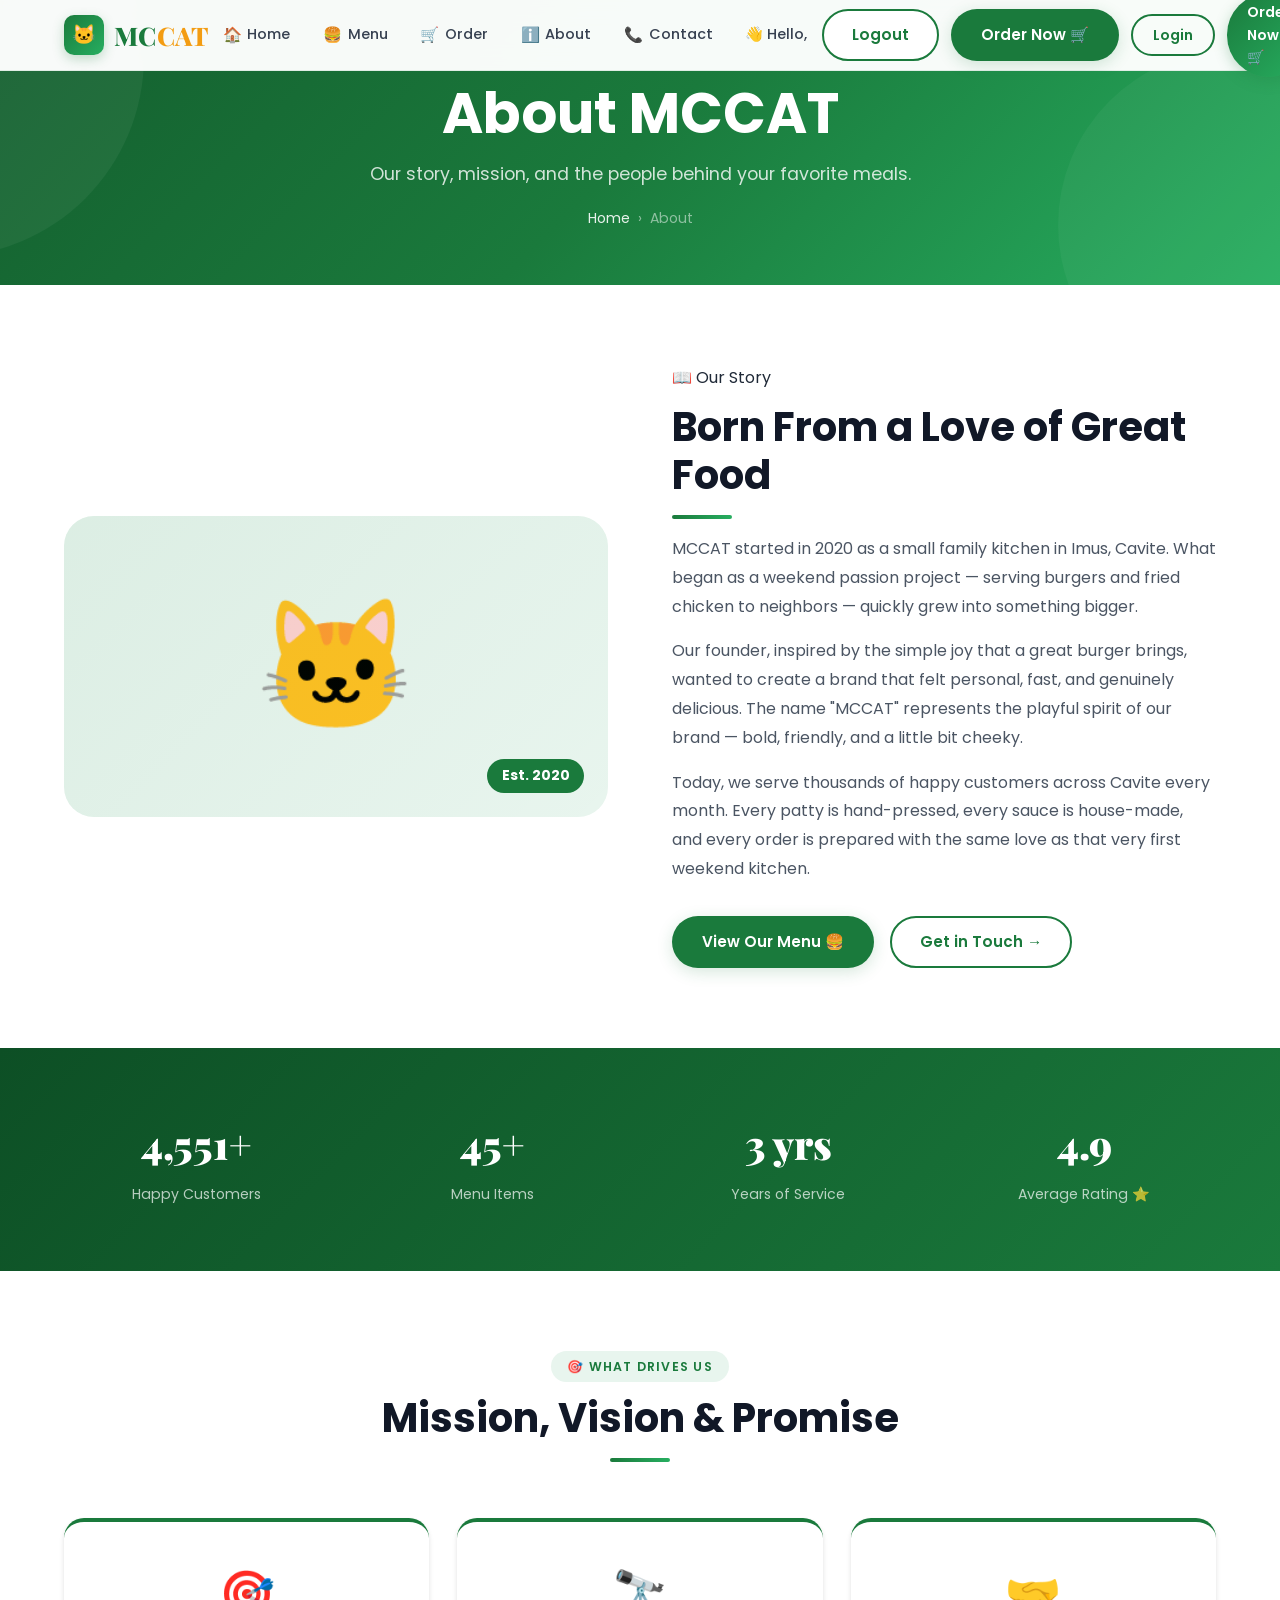
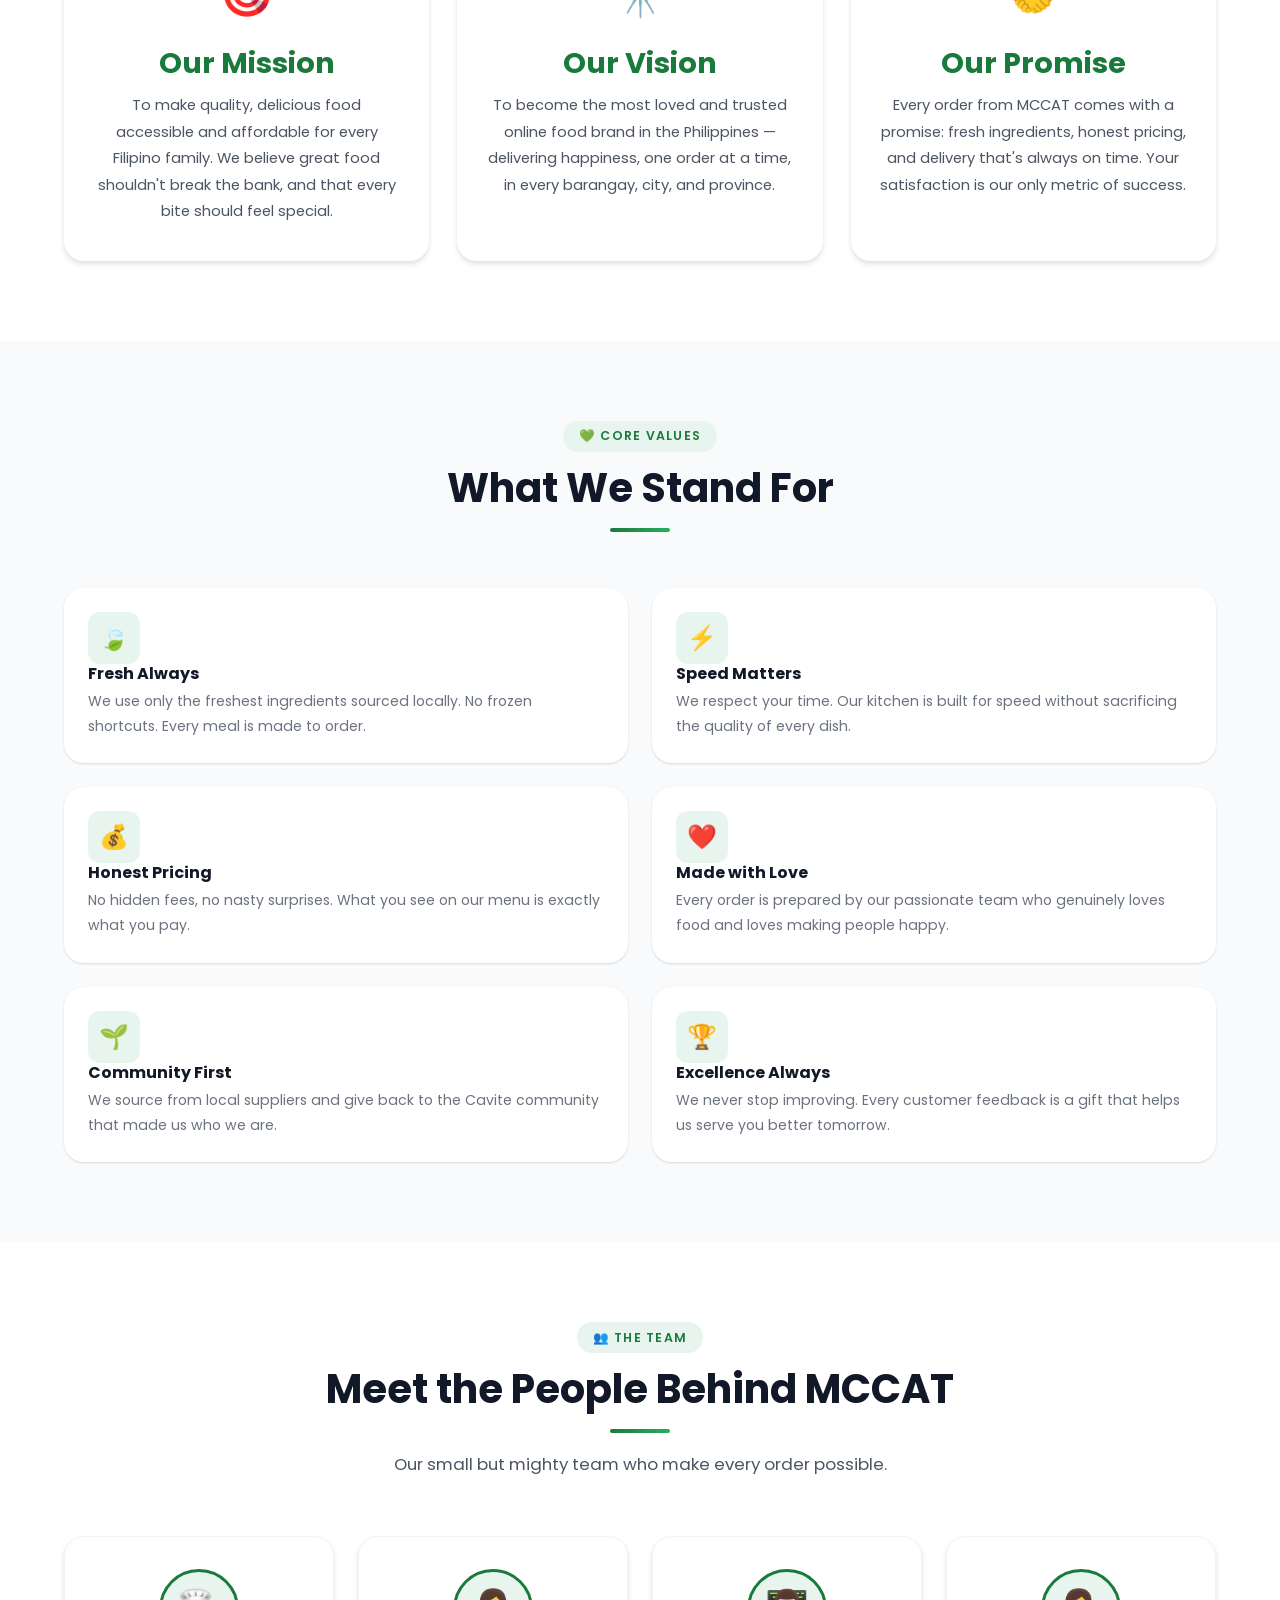
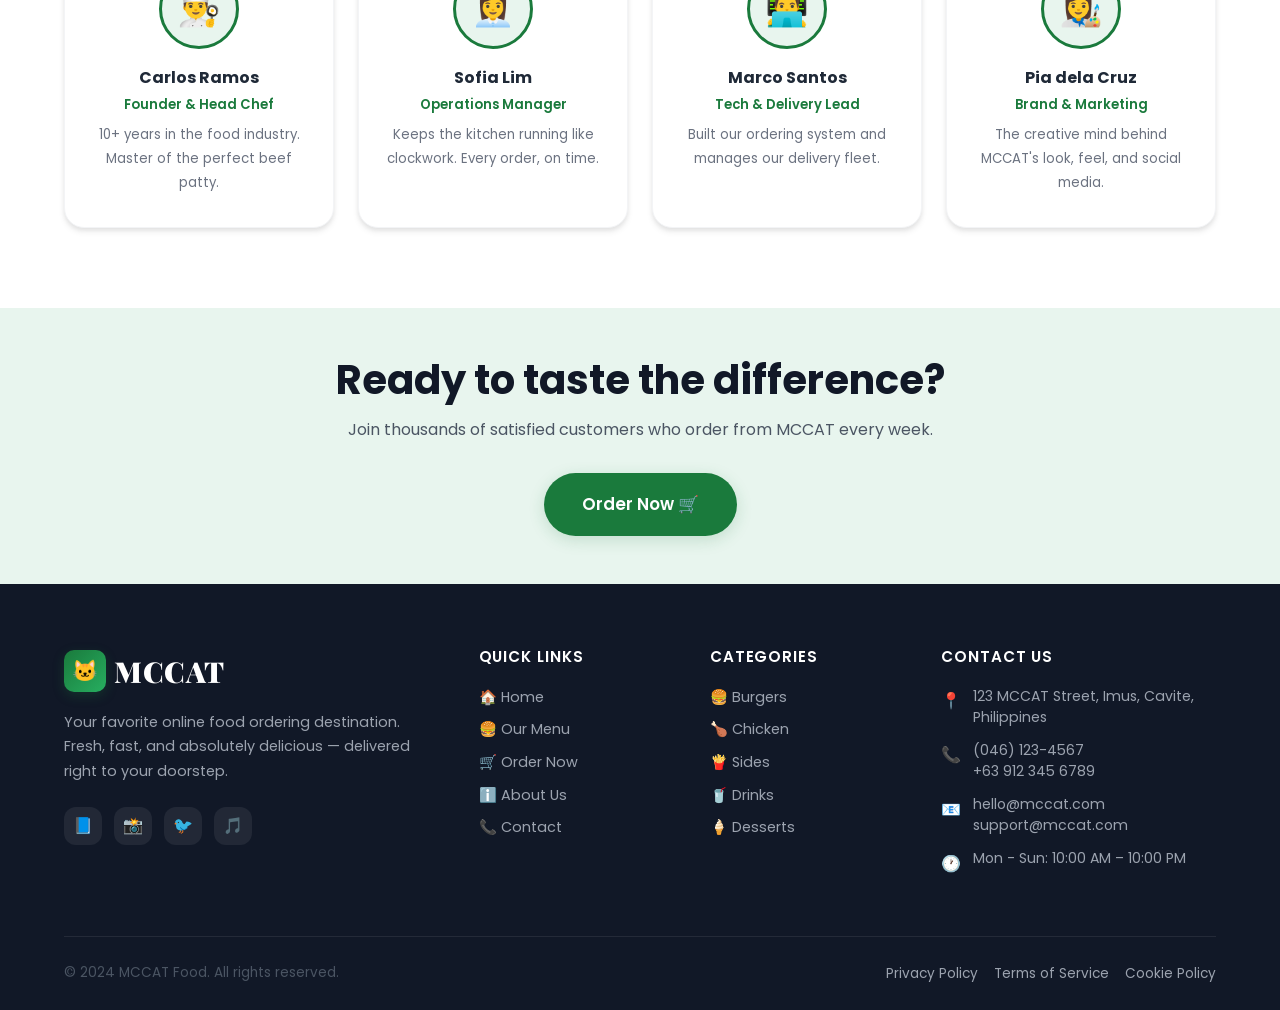
==== commit 38411533: "changed html files to php for backend" ====
--- a/about.html
+++ b/about.html
@@ -178,7 +178,7 @@
       <h1 class="animate-fadeInDown">About MCCAT</h1>
       <p class="animate-fadeInUp delay-100">Our story, mission, and the people behind your favorite meals.</p>
       <div class="breadcrumb">
-        <a href="index.html">Home</a> <span>›</span> <span>About</span>
+        <a href="index.php">Home</a> <span>›</span> <span>About</span>
       </div>
     </div>
   </div>
@@ -215,8 +215,8 @@
             love as that very first weekend kitchen.
           </p>
           <div style="display:flex;gap:1rem;margin-top:2rem;flex-wrap:wrap;">
-            <a href="menu.html" class="btn btn-primary">View Our Menu 🍔</a>
-            <a href="contact.html" class="btn btn-secondary">Get in Touch →</a>
+            <a href="menu.php" class="btn btn-primary">View Our Menu 🍔</a>
+            <a href="contact.php" class="btn btn-secondary">Get in Touch →</a>
           </div>
         </div>
 
@@ -396,7 +396,7 @@
     <div class="container text-center reveal">
       <h2 style="margin-bottom:0.75rem;">Ready to taste the difference?</h2>
       <p style="margin-bottom:1.75rem;">Join thousands of satisfied customers who order from MCCAT every week.</p>
-      <a href="order.html" class="btn btn-primary btn-lg hover-shine">Order Now 🛒</a>
+      <a href="order.php" class="btn btn-primary btn-lg hover-shine">Order Now 🛒</a>
     </div>
   </section>
 
@@ -411,7 +411,7 @@
     async function loadComponent(id, file) {
       try { document.getElementById(id).innerHTML = await (await fetch(file)).text(); } catch(e) {}
     }
-    loadComponent('navbarPlaceholder', 'components/navbar.html');
+    loadComponent('navbarPlaceholder', 'components/navbar.php');
     loadComponent('footerPlaceholder', 'components/footer.html');
   </script>
 </body>
